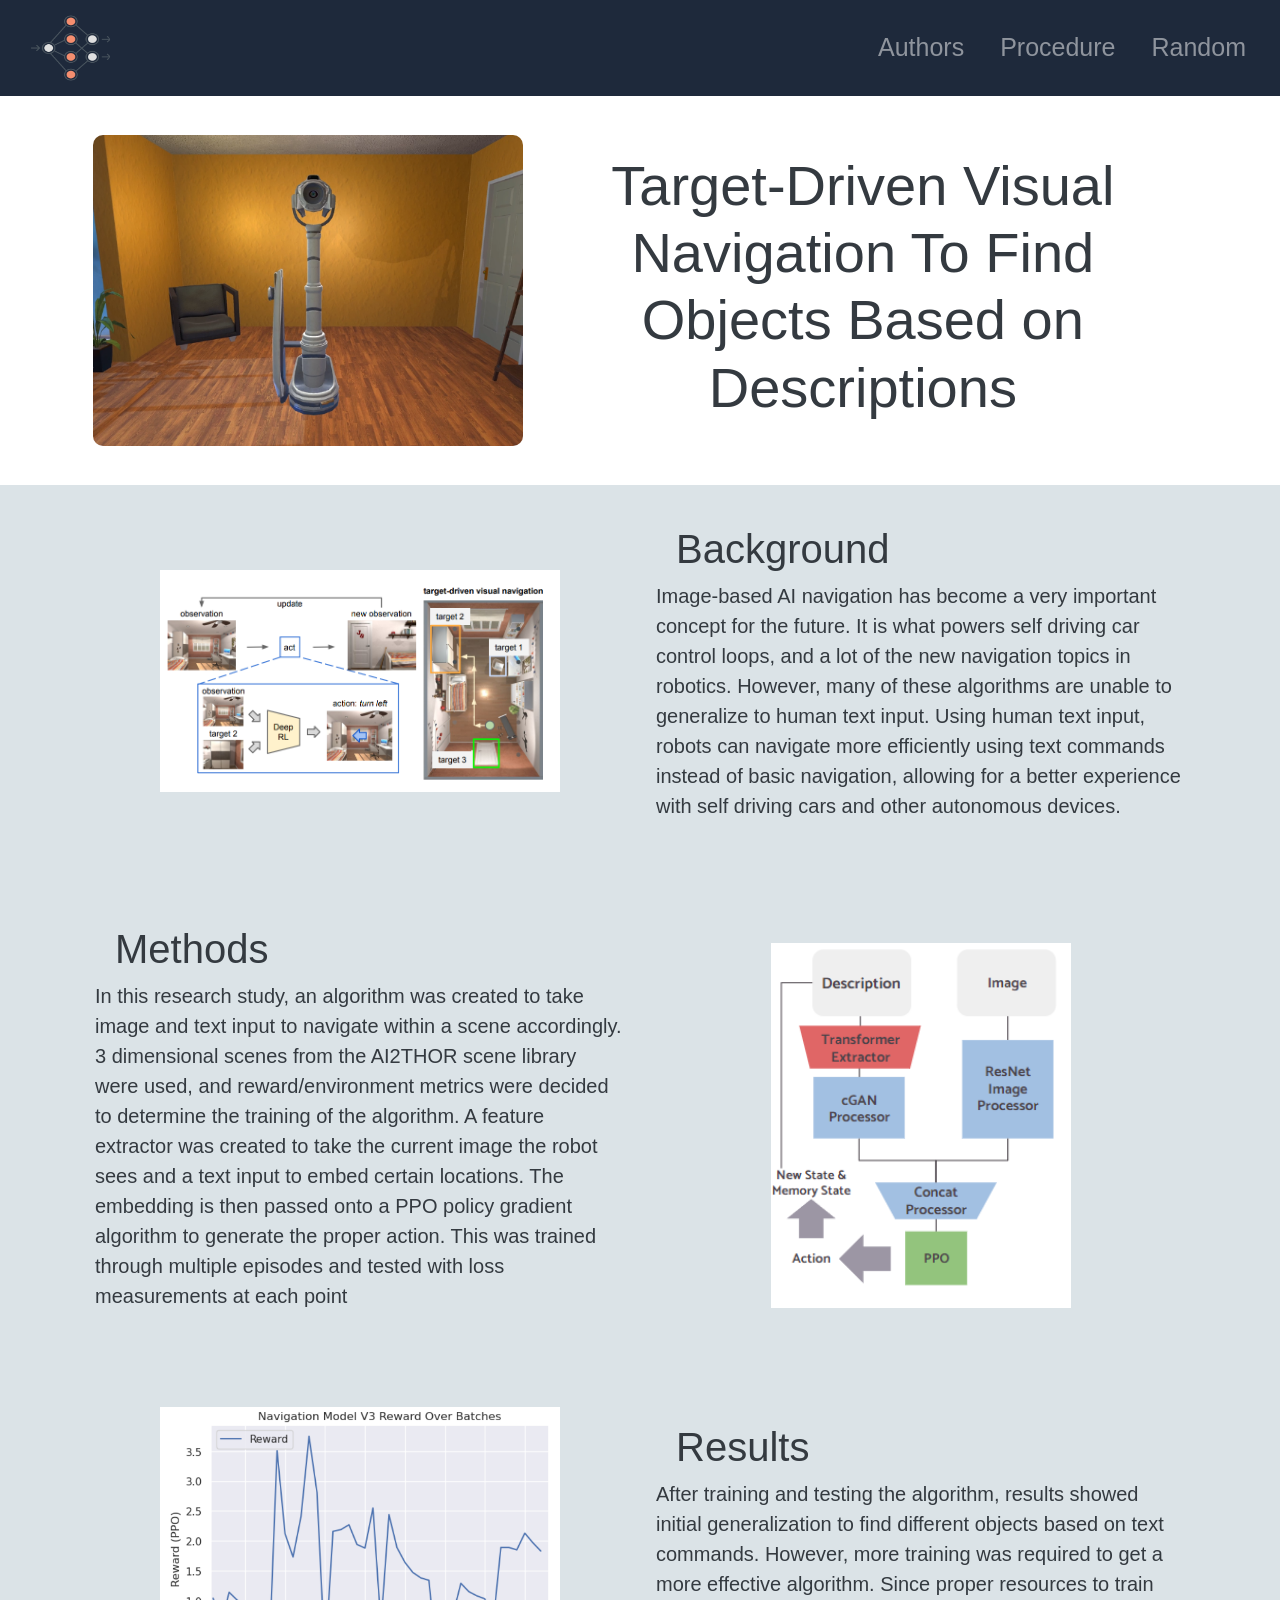
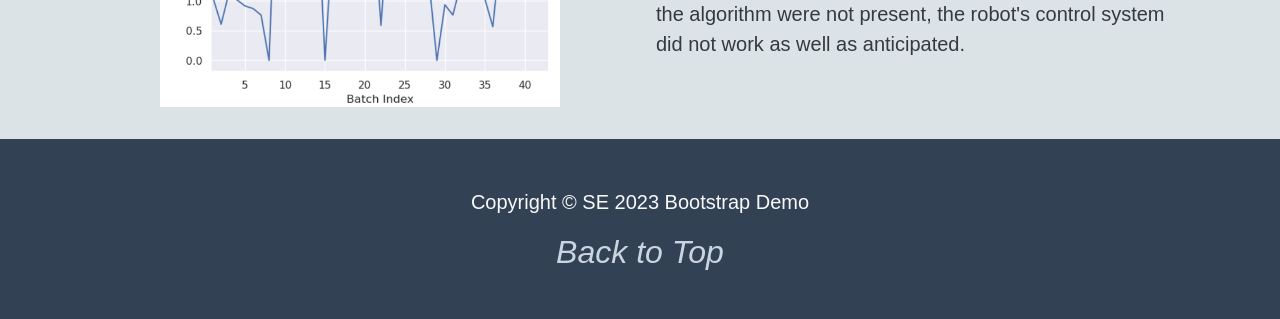
==== index.html @ 5842e7ab "moving everything from thoutamSE2324 to new repo" ====
<!DOCTYPE html>
<html>
    <head>
        <meta charset="UTF-8">
        <meta name="viewport">
        <title>Research Site</title>
        <link 
            rel="stylesheet" 
            href="https://cdn.jsdelivr.net/npm/bootstrap@4.4.1/dist/css/bootstrap.min.css" 
            integrity="sha384-Vkoo8x4CGsO3+Hhxv8T/Q5PaXtkKtu6ug5TOeNV6gBiFeWPGFN9MuhOf23Q9Ifjh" 
            crossorigin="anonymous"
        >
        <link 
            rel="stylesheet" 
            href="https://cdn.jsdelivr.net/npm/bootstrap-icons@1.3.0/font/bootstrap-icons.css"
        >
        <link rel="stylesheet" href="stylesSE.css">
        <script src="https://cdn.jsdelivr.net/npm/bootstrap@5.2.3/dist/js/bootstrap.min.js" integrity="sha384-cuYeSxntonz0PPNlHhBs68uyIAVpIIOZZ5JqeqvYYIcEL727kskC66kF92t6Xl2V" crossorigin="anonymous" defer></script>

    </head>
    <body>
        <!--Navbar-->
        <nav class="navbar navbar-expand-lg navbar-dark nb-background-color">
            <div class="container">
                <a href="./index.html" class="navbar-brand logo overflow-hidden logo-container">
                    <img src="images/logo.png" alt="logo" class="d-inline-block w-100 h-100 logo" width="64px" height="64px">
                </a>
            </div>
            <!-- hamburger menu button -->
            <button class="navbar-toggler" type="button" data-toggle="collapse" data-target="#navmenu" onclick="toggle()">
                <span class="navbar-toggler-icon"></span>
              </button>

            <!-- collapsible navbar menu with custom hover underline css -->
            <div class="collapse navbar-collapse" id="navmenu">
                <ul class="navbar-nav mx-auto">
                    <li class="nav-item">
                        <a href="authors.html" class="nav-link hover-underline-animation nb-menu-item">Authors</a>
                    </li>
                    <li class="nav-item">
                        <a href="procedures.html" class="nav-link hover-underline-animation nb-menu-item">Procedure</a>
                    </li>
                    <li class="nav-item">
                        <a href="authors.html" class="nav-link hover-underline-animation nb-menu-item">Random</a>
                    </li>
                </ul>
            </div>
        </nav>

        <!--Landing Section-->
        <section class="showcase text-light p-4 text-center">
            <div class="container">
                <div class="d-flex flex-row w-100 mx-auto">
                    <div class="p-2 d-flex align-items-center">
                        <img class="img-fluid" src="images/main.png" alt="profile pic" width="1200" style="border-radius: 10px;">
                    </div>
                    <div class="p-2 d-flex align-items-center text-center">
                        <h1 class="display-4 text-dark p-4">Target-Driven Visual Navigation To Find Objects Based on Descriptions</h1>
                    </div>
                </div>
            </div>
        </section>

        <!--Background section-->
        <section class="overview text-dark p-8 text-left">
            <div class="container p-4">
                <div class="row">
                    <div class="col-sm-6 p-0 d-flex align-items-center justify-content-center">
                        <img class="img-fluid" src="images/background.png" alt="profile pic" width="400">
                    </div>
                    <div class="col-sm-6 p-3">
                        <h1 class="ov-pad-left">Background</h1>
                        <p class="overview lead overview-font">Image-based AI navigation has become a very important concept for the future. It is what powers self driving car control loops, and a lot of the new navigation topics in robotics. However, many of these algorithms are unable to generalize to human text input. Using human text input, robots can navigate more efficiently using text commands instead of basic navigation, allowing for a better experience with self driving cars and other autonomous devices.</p>
                    </div>
                </div>
            </div>
        </section>

        <!--Methods section-->
        <section class="overview text-dark p-2 text-left">
            <div class="container p-4">
                <div class="row">
                    <div class="col-sm-6 p-3">
                        <h1 class="ov-pad-left">Methods</h1>
                        <p class="overview lead overview-font">In this research study, an algorithm was created to take image and text input to navigate within a scene accordingly. 3 dimensional scenes from the AI2THOR scene library were used, and reward/environment metrics were decided to determine the training of the algorithm. A feature extractor was created to take the current image the robot sees and a text input to embed certain locations. The embedding is then passed onto a PPO policy gradient algorithm to generate the proper action. This was trained through multiple episodes and tested with loss measurements at each point</p>
                    </div>
                    <div class="col-sm-6 p-0 d-flex align-items-center text-center justify-content-center">
                        <img class="img-fluid" src="images/method1.png" alt="profile pic" width="300">
                    </div>
                </div>
            </div>
        </section>

        <!--Results section-->
        <section class="overview text-dark p-2 text-left">
            <div class="container p-4">
                <div class="row">
                    <div class="col-sm-6 p-0 d-flex align-items-center justify-content-center">
                        <img class="img-fluid" src="images/results.png" alt="profile pic" width="400">
                    </div>
                    <div class="col-sm-6 p-3">
                        <h1 class="ov-pad-left">Results</h1>
                        <p class="overview lead overview-font">After training and testing the algorithm, results showed initial generalization to find different objects based on text commands. However, more training was required to get a more effective algorithm. Since proper resources to train the algorithm were not present, the robot's control system did not work as well as anticipated.</p>
                    </div>
                </div>
            </div>
        </section>

        

        <footer class="p-5 footer text-light text-center position-relative">
            <div class="container">
                <p class="lead">Copyright &copy; SE 2023 Bootstrap Demo</p>
                <!--Back to top link-->
                <a href="#" class="position-relative bottom-0 end-0 p-5">
                    <i class="b1 b1-arrow-up-circle h2 icon-white" style="color: #cbd5e1">Back to Top</i>
                </a>
            </div>
        </footer>
    </body>

    <script>
        let open = false

        function toggle() {
            let d = document.getElementById("navmenu").style.display // get display value of element
            document.getElementById("navmenu").style.display = d === "none" ? "block" : "none" // toggle the display to be block if invisible (open), or none otherwise (close)
        }
    </script>
</html>
---- stylesSE.css ----
/* -----------------Underline Animation CSS -----------------*/
.hover-underline-animation {
    display: inline-block;
    position: relative;
    /*color: #0087ca;*/
  }
  
.hover-underline-animation:after {
    content: '';
    position: absolute;
    width: 100%;
    transform: scaleX(0);
    height: 2px;
    bottom: 0;
    left: 0;
    background-color: #eae6e6;
    /*transform-origin: bottom right;*/
    transition: transform 0.35s ease-out;
}
  
.hover-underline-animation:hover:after {
    transform: scaleX(1);
    /*transform-origin: bottom left;*/
}

.about-team {
    font-size: 40px;
}

.how-to {
    font-size: 20px;
}

.authors, .procedure {
    background-color: #dbe3e7
}

.nb-background-color { /* navbar background color */
    background-color: #1e293b;
}

.overview {
    background-color: #dbe3e7
}

/* td {
    display: flex;
    flex-wrap: nowrap;
    justify-content: center;
    align-items: center;
} */

.ov-pad-left {
    padding-left: 20px;
}

.logo-container {
    overflow: hidden;
    width: 80px;
    height: 80px;
    border-radius: 50%;
}

.logo {
    background-size: cover;
}

.nb-menu-item {
    font-size: 25px;
    margin-left: 10px;
    margin-right: 10px;
}

.footer {
    background-color: #334155;
}
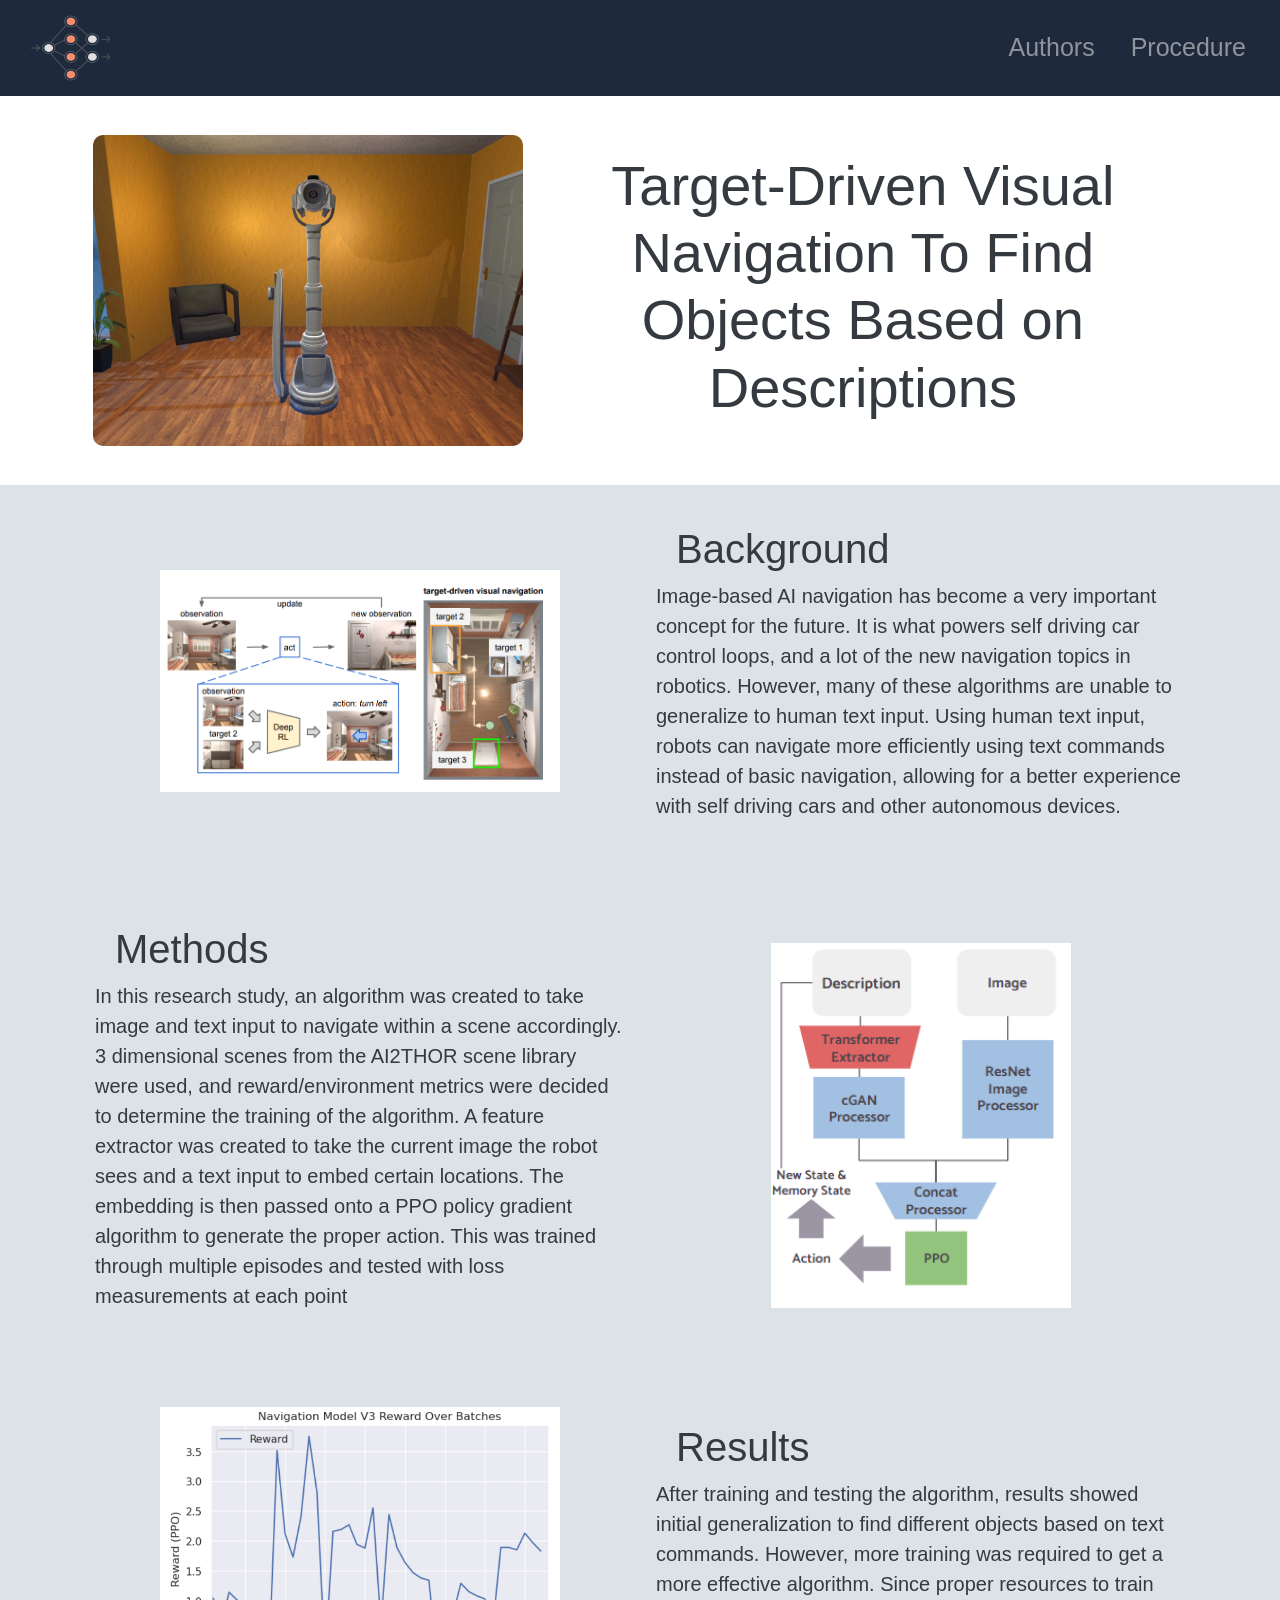
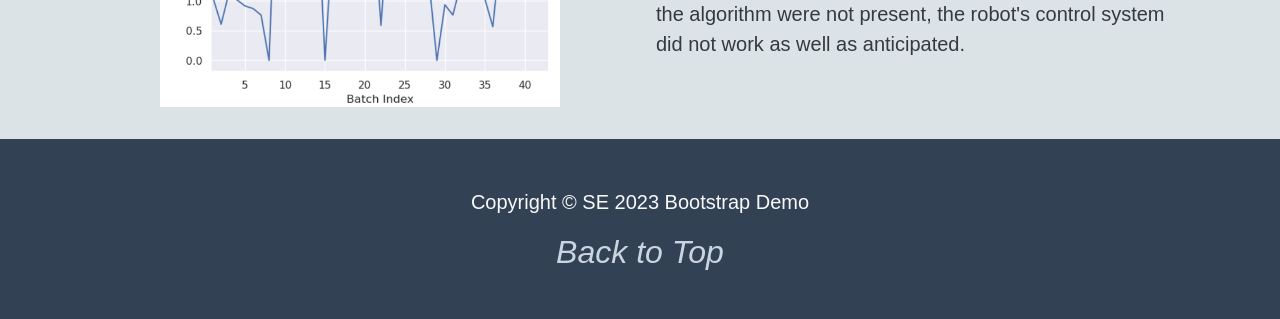
==== commit 9a86e356: "new html" ====
--- a/index.html
+++ b/index.html
@@ -40,9 +40,9 @@
                     <li class="nav-item">
                         <a href="procedures.html" class="nav-link hover-underline-animation nb-menu-item">Procedure</a>
                     </li>
-                    <li class="nav-item">
+                    <!-- <li class="nav-item">
                         <a href="authors.html" class="nav-link hover-underline-animation nb-menu-item">Random</a>
-                    </li>
+                    </li> -->
                 </ul>
             </div>
         </nav>
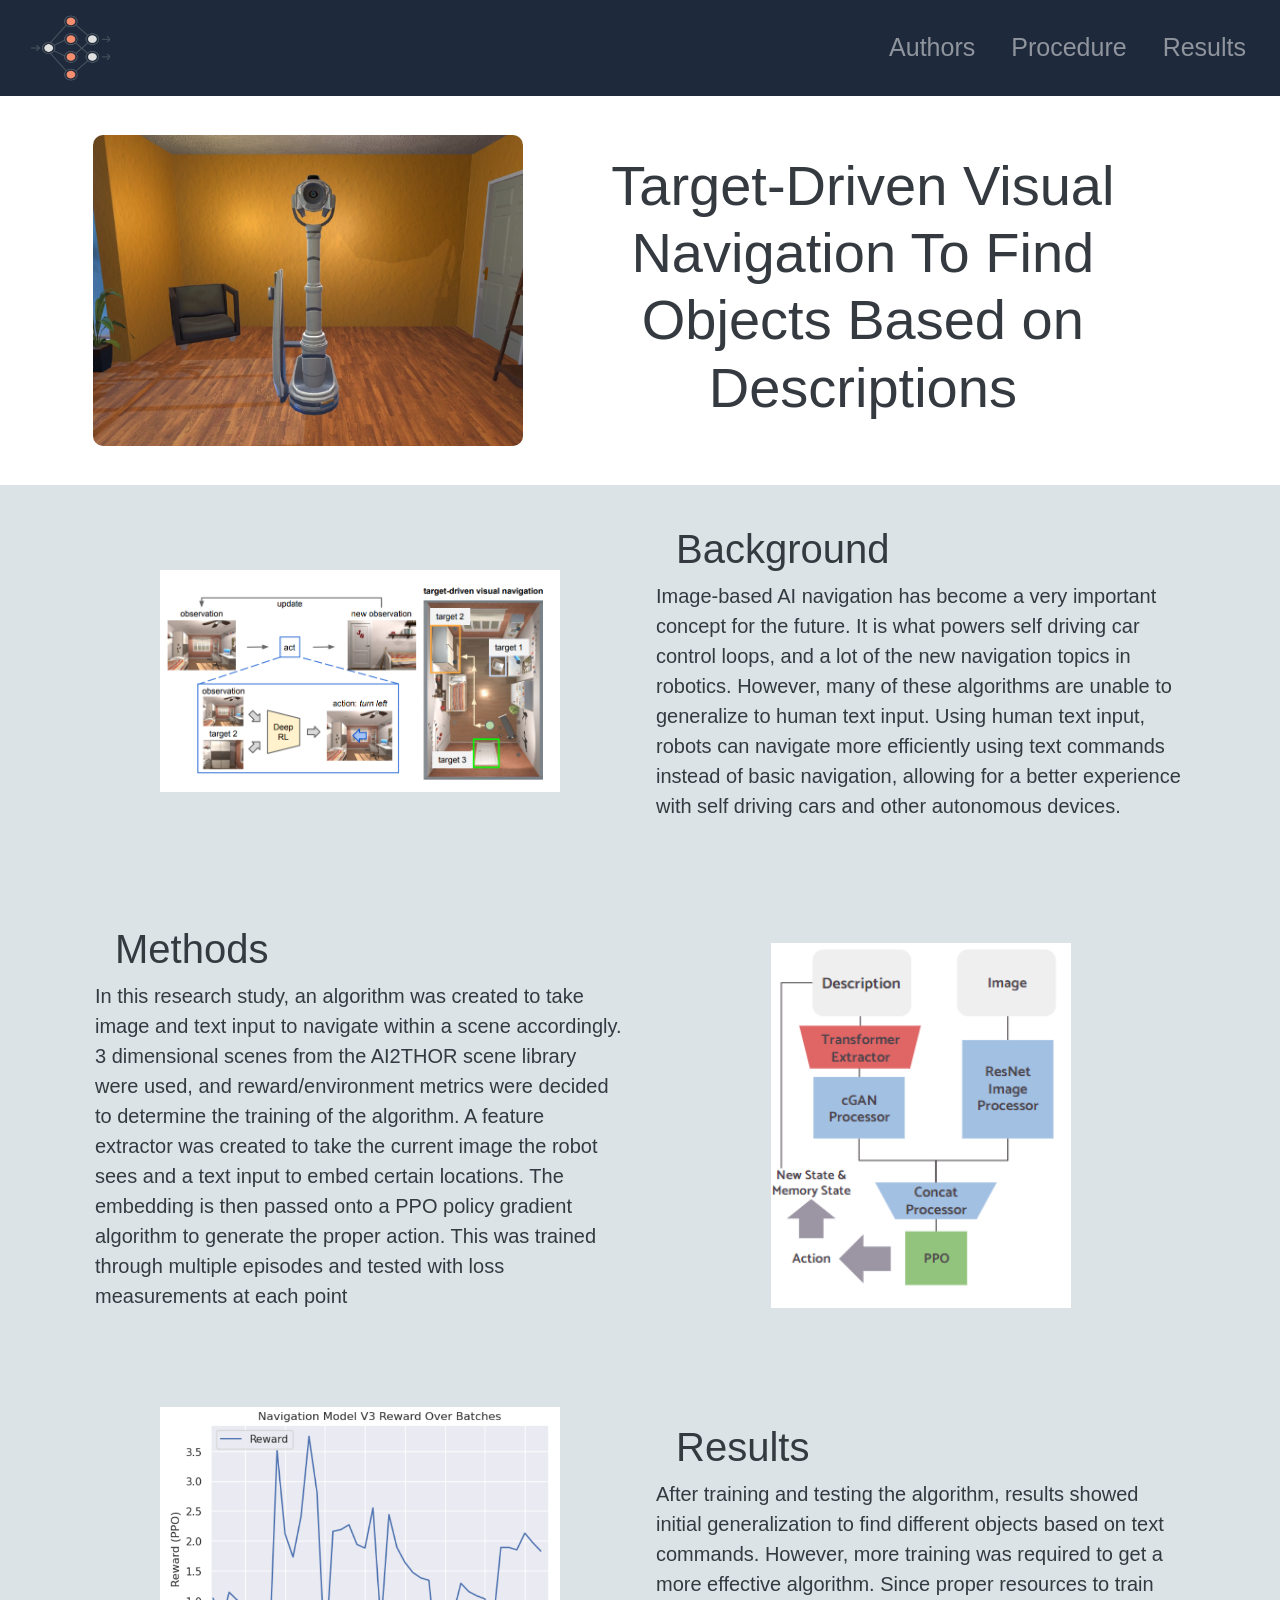
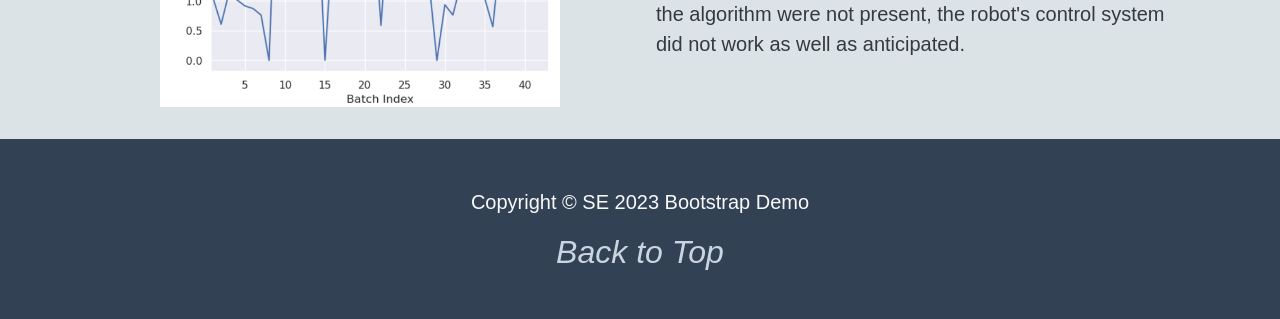
==== commit fdc23029: "add results page" ====
--- a/index.html
+++ b/index.html
@@ -40,9 +40,9 @@
                     <li class="nav-item">
                         <a href="procedures.html" class="nav-link hover-underline-animation nb-menu-item">Procedure</a>
                     </li>
-                    <!-- <li class="nav-item">
-                        <a href="authors.html" class="nav-link hover-underline-animation nb-menu-item">Random</a>
-                    </li> -->
+                    <li class="nav-item">
+                        <a href="chart.html" class="nav-link hover-underline-animation nb-menu-item">Results</a>
+                    </li>
                 </ul>
             </div>
         </nav>
